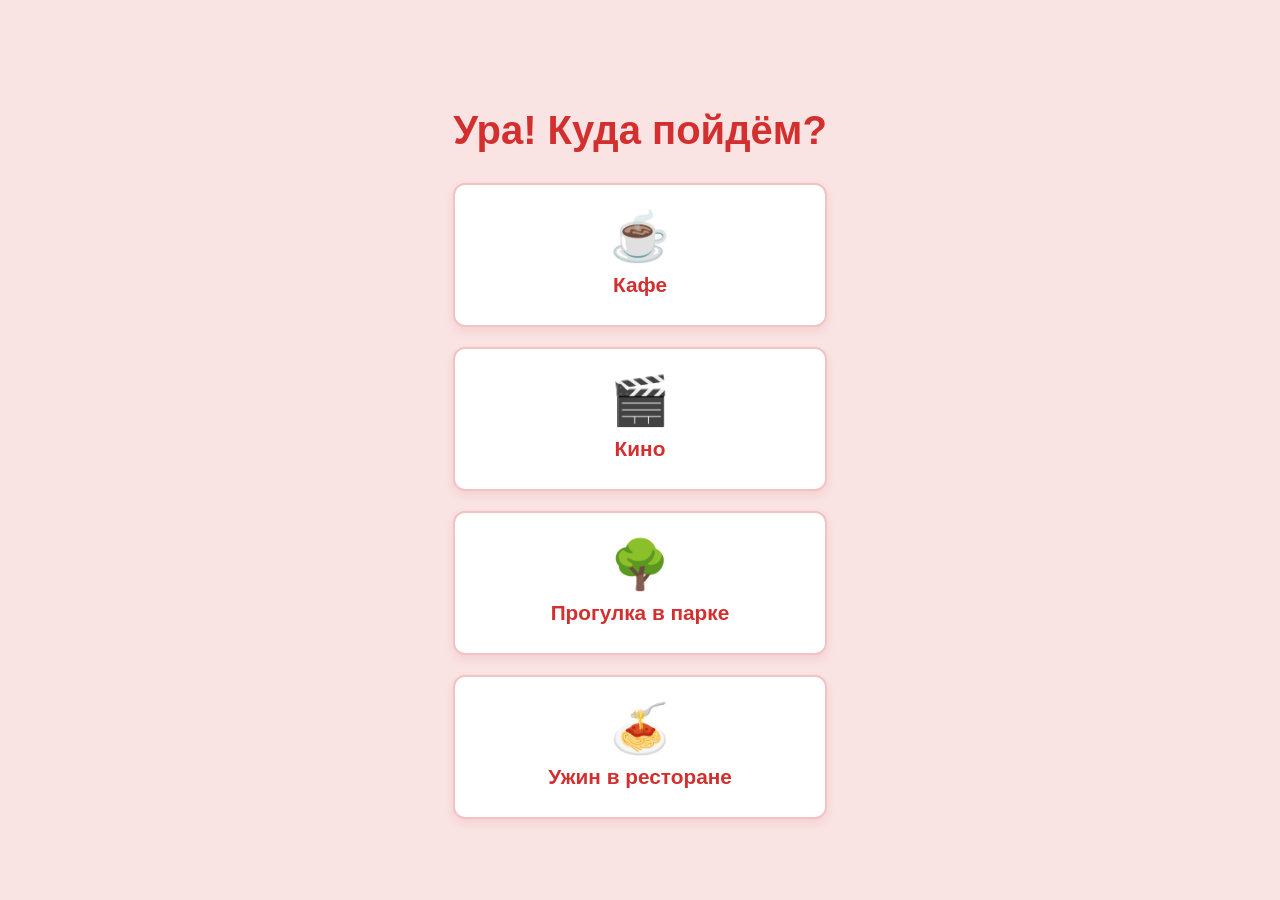
==== date_options.html @ aaa473d4 "Date invitation site (based on ivysone/Will-you-be-my-Valentine-, MIT)" ====
<!DOCTYPE html>
<html lang="ru">
<head>
    <meta charset="UTF-8">
    <meta name="viewport" content="width=device-width, initial-scale=1.0">
    <title>Куда пойдём?</title>
    <link rel="stylesheet" href="date_style.css">
</head>
<body>
    <div class="container">
        <h1 class="header_text">Ура! Куда пойдём?</h1>
        <div class="options">
            <a class="option" href="yes_page.html?option=coffee" onclick="handleOptionClick('Кафе', this.href, event)">
                <span class="option_emoji">☕</span>
                <span class="option_label">Кафе</span>
            </a>
            <a class="option" href="yes_page.html?option=cinema" onclick="handleOptionClick('Кино', this.href, event)">
                <span class="option_emoji">🎬</span>
                <span class="option_label">Кино</span>
            </a>
            <a class="option" href="yes_page.html?option=walk" onclick="handleOptionClick('Прогулка в парке', this.href, event)">
                <span class="option_emoji">🌳</span>
                <span class="option_label">Прогулка в парке</span>
            </a>
            <a class="option" href="yes_page.html?option=dinner" onclick="handleOptionClick('Ресторан', this.href, event)">
                <span class="option_emoji">🍝</span>
                <span class="option_label">Ужин в ресторане</span>
            </a>
        </div>
    </div>
    <script src="logger.js"></script>
    <script>
        function handleOptionClick(label, target, event) {
            event.preventDefault();
            logResponse({ option: label });
            window.location.href = target;
        }
    </script>
</body>
</html>
---- date_style.css ----
body {
    display: flex;
    justify-content: center;
    align-items: center;
    height: 100vh;
    margin: 0;
    background-color: #f9e3e3;
    font-family: 'Arial', sans-serif;
}

.container {
    text-align: center;
    max-width: 700px;
    padding: 0 16px;
}

.header_text {
    font-size: 2.5em;
    color: #d32f2f;
    margin-bottom: 30px;
}

.options {
    display: grid;
    grid-template-columns: repeat(auto-fit, minmax(220px, 1fr));
    gap: 20px;
}

.option {
    display: flex;
    flex-direction: column;
    align-items: center;
    gap: 12px;
    padding: 28px 16px;
    background-color: #ffffff;
    border: 2px solid #f3c2c2;
    border-radius: 12px;
    text-decoration: none;
    box-shadow: 0 4px 8px rgba(211, 47, 47, 0.1);
    transition: transform 0.15s ease, border-color 0.15s ease, box-shadow 0.15s ease;
}

.option:hover {
    transform: translateY(-4px);
    border-color: #d32f2f;
    box-shadow: 0 8px 16px rgba(211, 47, 47, 0.2);
}

.option_emoji {
    font-size: 3em;
    line-height: 1;
}

.option_label {
    font-size: 1.3em;
    color: #d32f2f;
    font-weight: bold;
}
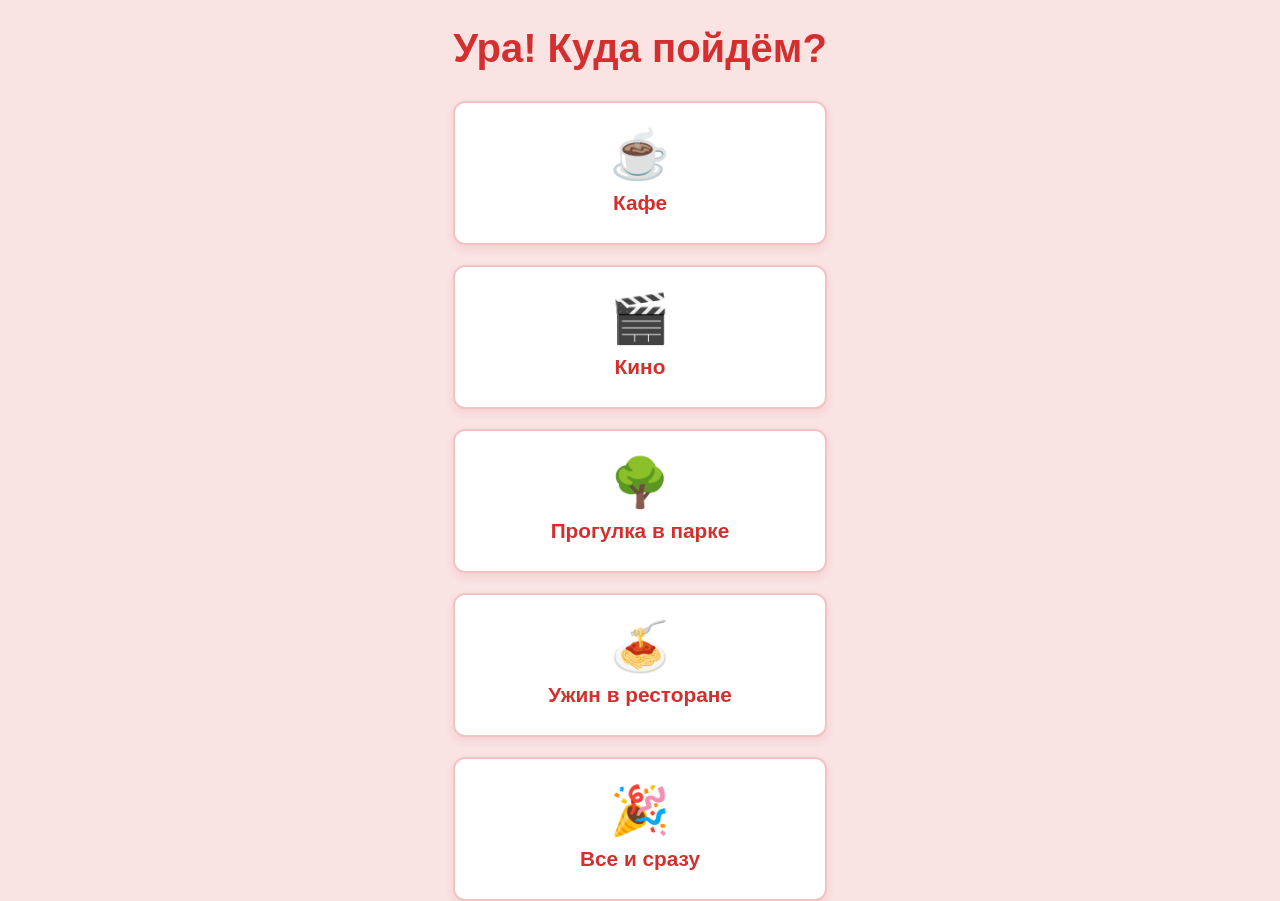
==== commit 0cc746da: "Add 'Все и сразу' date option" ====
--- a/date_options.html
+++ b/date_options.html
@@ -26,6 +26,10 @@
                 <span class="option_emoji">🍝</span>
                 <span class="option_label">Ужин в ресторане</span>
             </a>
+            <a class="option" href="yes_page.html?option=everything" onclick="handleOptionClick('Все и сразу', this.href, event)">
+                <span class="option_emoji">🎉</span>
+                <span class="option_label">Все и сразу</span>
+            </a>
         </div>
     </div>
     <script src="logger.js"></script>
